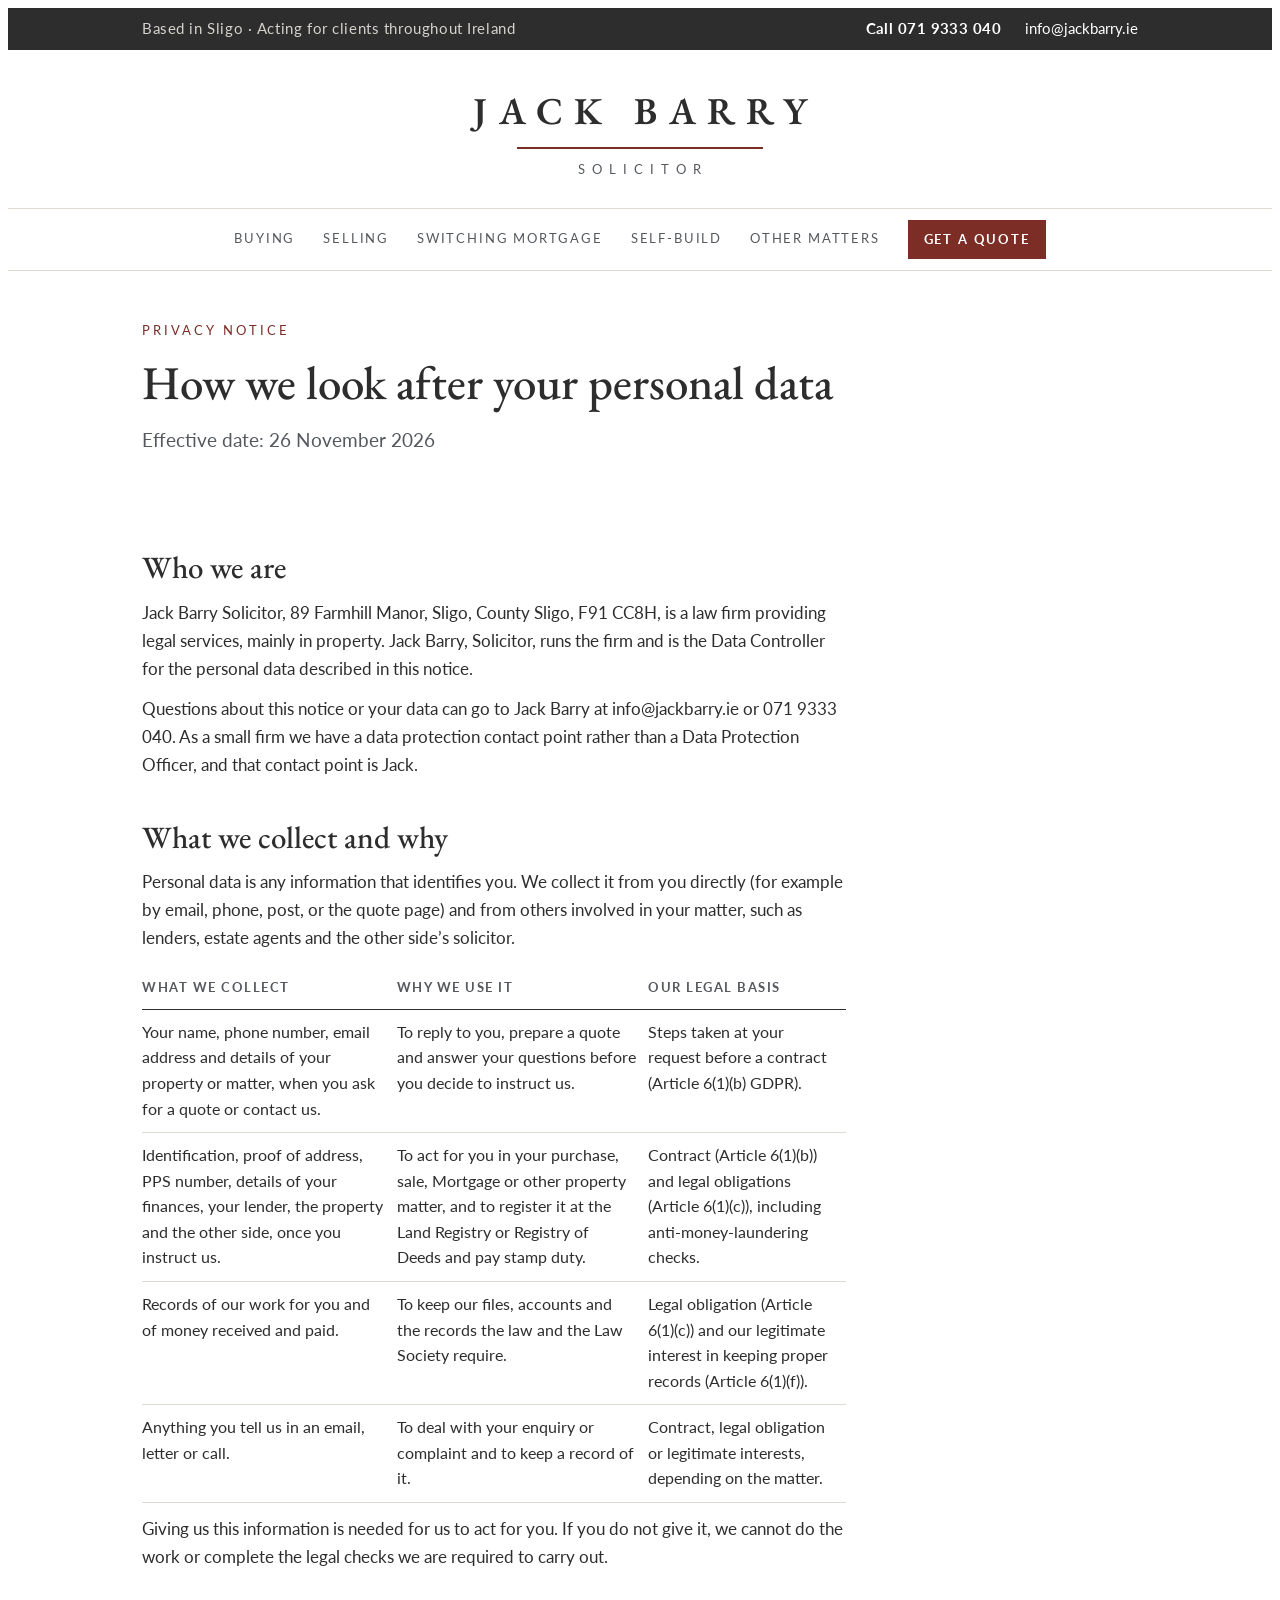
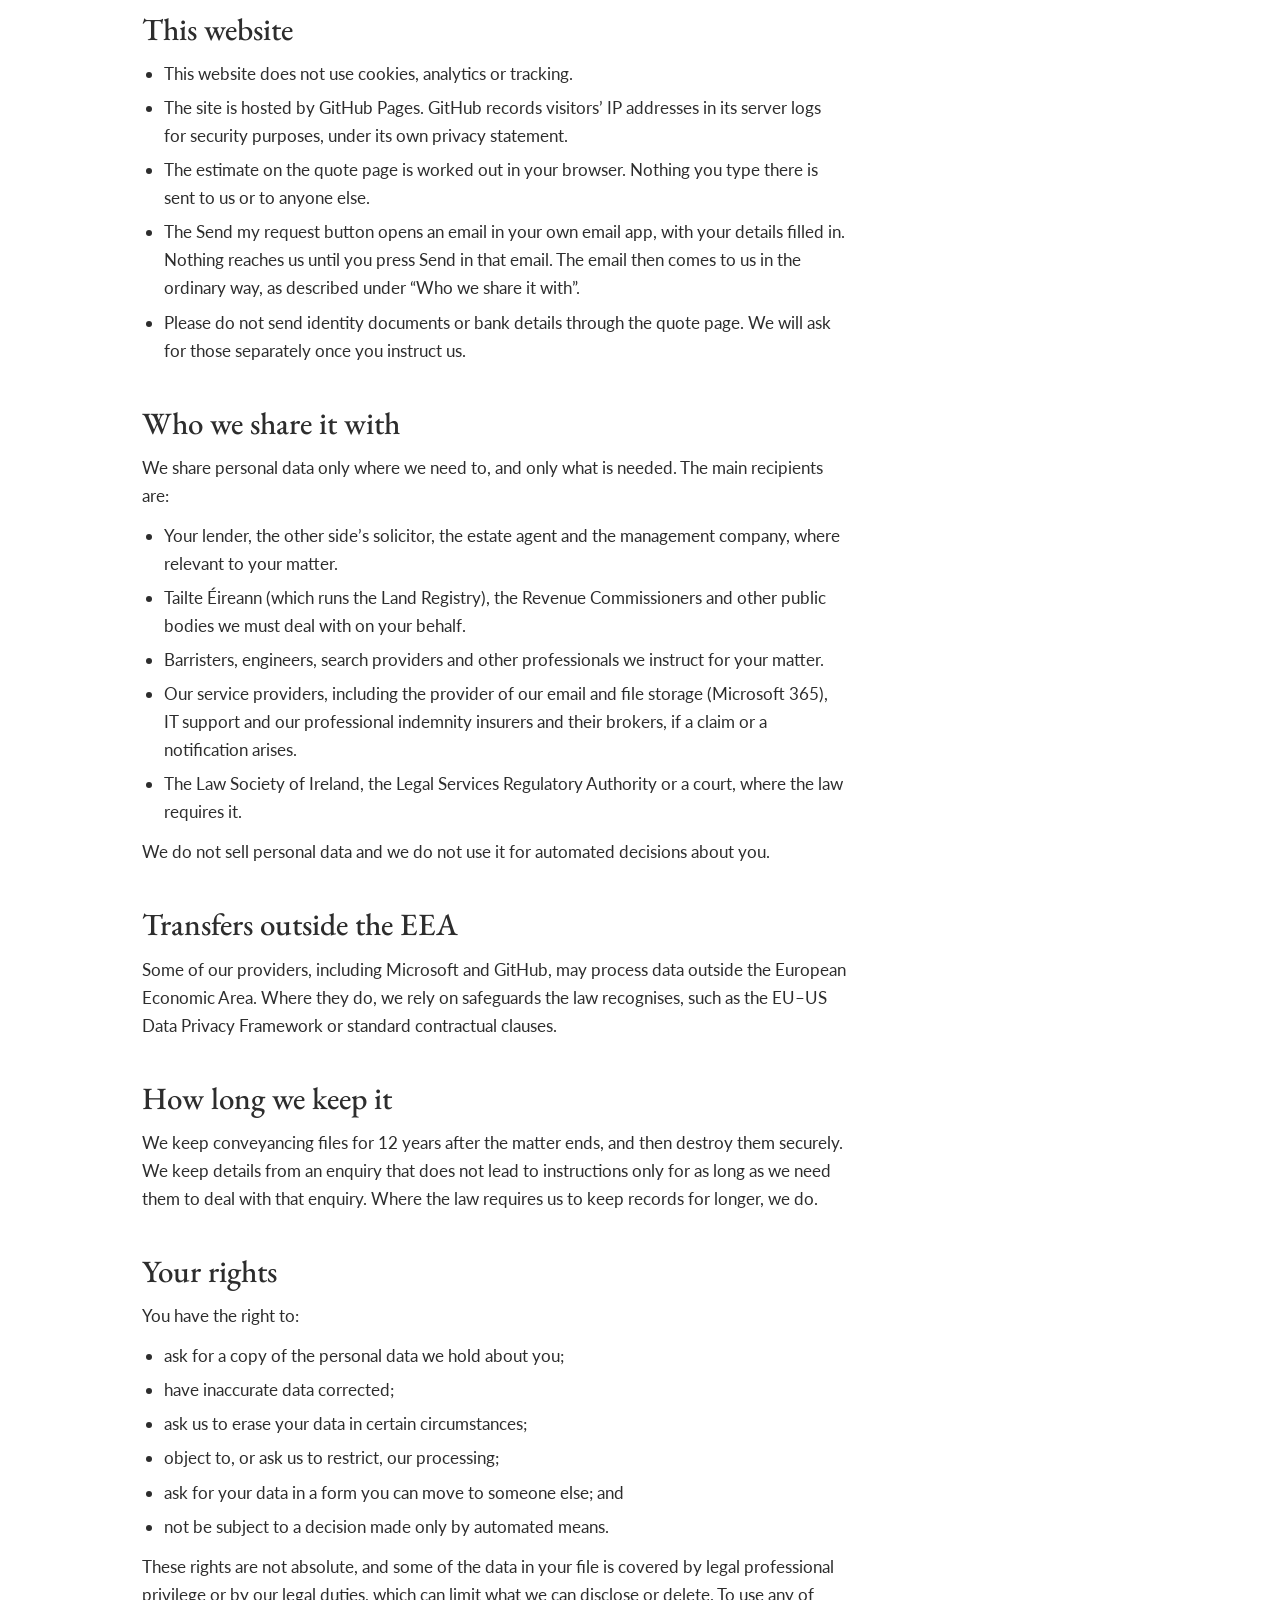
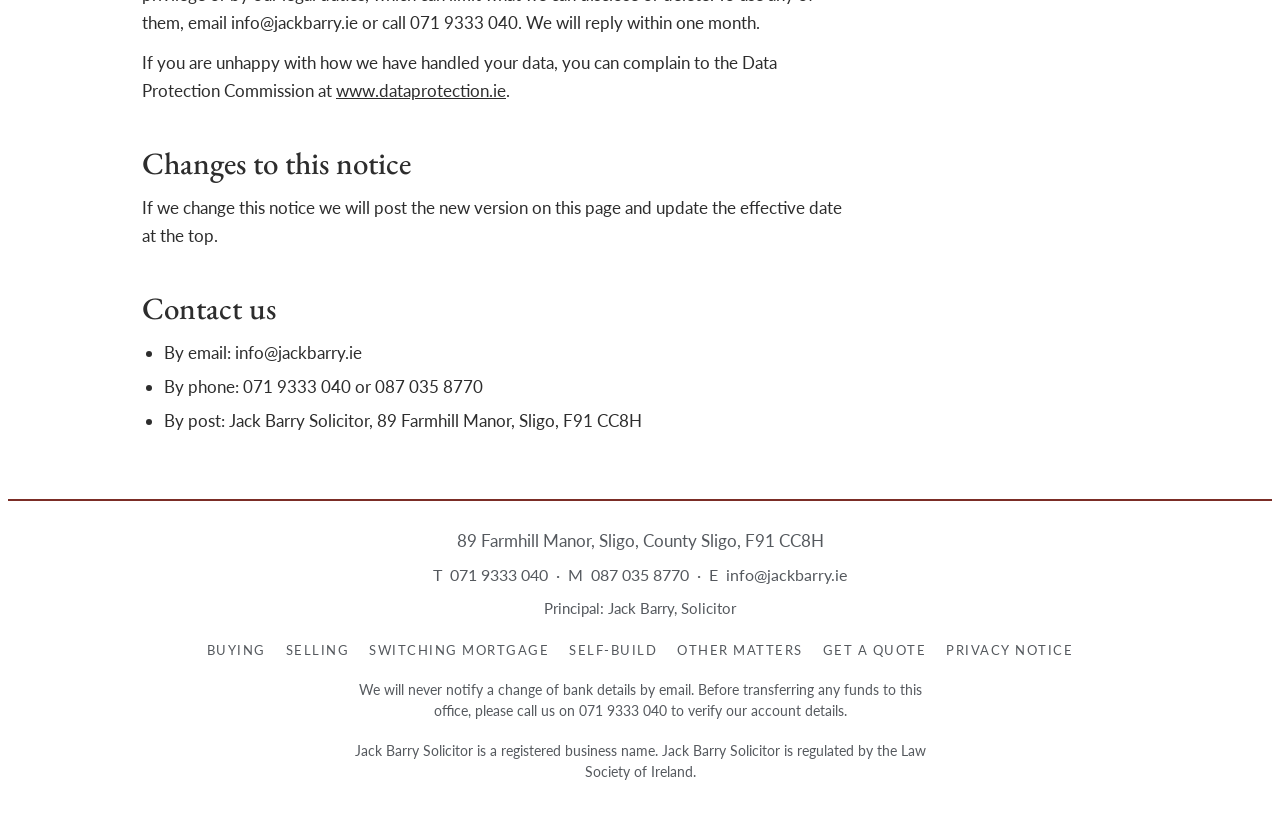
==== privacy/index.html @ e25ea739 "Add files via upload" ====
<!doctype html>
<html lang="en-IE">
<head>
<meta charset="utf-8">
<meta name="viewport" content="width=device-width, initial-scale=1, viewport-fit=cover">
<title>Privacy notice | Jack Barry Solicitor</title>
<meta name="description" content="How Jack Barry Solicitor collects, uses and protects personal data, including through this website and the quote page.">
<link rel="canonical" href="https://www.jackbarry.ie/privacy/">
<link rel="preconnect" href="https://fonts.googleapis.com">
<link rel="preconnect" href="https://fonts.gstatic.com" crossorigin>
<link rel="stylesheet" href="https://fonts.googleapis.com/css2?family=EB+Garamond:wght@400;500;600&family=Lato:wght@400;700&display=swap">
<link rel="stylesheet" href="/assets/style.css">
</head>
<body>
<a class="skip" href="#main">Skip to the page</a>
<header>
  <div class="topbar"><div class="wrap">
    <span class="where">Based in Sligo · Acting for clients throughout Ireland</span>
    <span class="reach"><a class="tel" href="tel:+353719333040">Call 071 9333 040</a><a class="mail" href="mailto:info@jackbarry.ie">info@jackbarry.ie</a></span>
  </div></div>
  <div class="wrap mast">
    <a href="/" aria-label="Jack Barry Solicitor, home">
      <span class="name">JACK BARRY</span><span class="rule"></span><span class="role">SOLICITOR</span>
    </a>
  </div>
  <nav aria-label="Main" id="nav">
    <div class="wrap">
      <button type="button" class="menubtn" id="menubtn" aria-expanded="false" aria-controls="navlinks">Menu</button>
      <div class="links" id="navlinks"><a href="/buying/">Buying</a><a href="/selling/">Selling</a><a href="/switching/">Switching Mortgage</a><a href="/self-build/">Self-Build</a><a href="/other/">Other matters</a></div>
      <a href="/quote/" class="cta">Get a quote</a>
    </div>
  </nav>
</header>
<main id="main">
<div class="wrap svc-top"><p class="eyebrow">Privacy notice</p><h1>How we look after your personal data</h1><p class="lede meta">Effective date: 26 November 2026</p></div>
<section><div class="wrap"><div class="prose">
<h2>Who we are</h2>
<p>Jack Barry Solicitor, 89 Farmhill Manor, Sligo, County Sligo, F91 CC8H, is a law firm providing legal services, mainly in property. Jack Barry, Solicitor, runs the firm and is the Data Controller for the personal data described in this notice.</p>
<p>Questions about this notice or your data can go to Jack Barry at info@jackbarry.ie or 071 9333 040. As a small firm we have a data protection contact point rather than a Data Protection Officer, and that contact point is Jack.</p>
<h2>What we collect and why</h2>
<p>Personal data is any information that identifies you. We collect it from you directly (for example by email, phone, post, or the quote page) and from others involved in your matter, such as lenders, estate agents and the other side’s solicitor.</p>
<div class="tbl"><table><thead><tr><th scope="col">What we collect</th><th scope="col">Why we use it</th><th scope="col">Our legal basis</th></tr></thead><tbody><tr><td>Your name, phone number, email address and details of your property or matter, when you ask for a quote or contact us.</td><td>To reply to you, prepare a quote and answer your questions before you decide to instruct us.</td><td>Steps taken at your request before a contract (Article 6(1)(b) GDPR).</td></tr><tr><td>Identification, proof of address, PPS number, details of your finances, your lender, the property and the other side, once you instruct us.</td><td>To act for you in your purchase, sale, Mortgage or other property matter, and to register it at the Land Registry or Registry of Deeds and pay stamp duty.</td><td>Contract (Article 6(1)(b)) and legal obligations (Article 6(1)(c)), including anti-money-laundering checks.</td></tr><tr><td>Records of our work for you and of money received and paid.</td><td>To keep our files, accounts and the records the law and the Law Society require.</td><td>Legal obligation (Article 6(1)(c)) and our legitimate interest in keeping proper records (Article 6(1)(f)).</td></tr><tr><td>Anything you tell us in an email, letter or call.</td><td>To deal with your enquiry or complaint and to keep a record of it.</td><td>Contract, legal obligation or legitimate interests, depending on the matter.</td></tr></tbody></table></div>
<p>Giving us this information is needed for us to act for you. If you do not give it, we cannot do the work or complete the legal checks we are required to carry out.</p>
<h2>This website</h2>
<ul>
<li>This website does not use cookies, analytics or tracking.</li>
<li>The site is hosted by GitHub Pages. GitHub records visitors’ IP addresses in its server logs for security purposes, under its own privacy statement.</li>
<li>The estimate on the quote page is worked out in your browser. Nothing you type there is sent to us or to anyone else.</li>
<li>The Send my request button opens an email in your own email app, with your details filled in. Nothing reaches us until you press Send in that email. The email then comes to us in the ordinary way, as described under “Who we share it with”.</li>
<li>Please do not send identity documents or bank details through the quote page. We will ask for those separately once you instruct us.</li>
</ul>
<h2>Who we share it with</h2>
<p>We share personal data only where we need to, and only what is needed. The main recipients are:</p>
<ul>
<li>Your lender, the other side’s solicitor, the estate agent and the management company, where relevant to your matter.</li>
<li>Tailte Éireann (which runs the Land Registry), the Revenue Commissioners and other public bodies we must deal with on your behalf.</li>
<li>Barristers, engineers, search providers and other professionals we instruct for your matter.</li>
<li>Our service providers, including the provider of our email and file storage (Microsoft 365), IT support and our professional indemnity insurers and their brokers, if a claim or a notification arises.</li>
<li>The Law Society of Ireland, the Legal Services Regulatory Authority or a court, where the law requires it.</li>
</ul>
<p>We do not sell personal data and we do not use it for automated decisions about you.</p>
<h2>Transfers outside the EEA</h2>
<p>Some of our providers, including Microsoft and GitHub, may process data outside the European Economic Area. Where they do, we rely on safeguards the law recognises, such as the EU–US Data Privacy Framework or standard contractual clauses.</p>
<h2>How long we keep it</h2>
<p>We keep conveyancing files for 12 years after the matter ends, and then destroy them securely. We keep details from an enquiry that does not lead to instructions only for as long as we need them to deal with that enquiry. Where the law requires us to keep records for longer, we do.</p>
<h2>Your rights</h2>
<p>You have the right to:</p>
<ul>
<li>ask for a copy of the personal data we hold about you;</li>
<li>have inaccurate data corrected;</li>
<li>ask us to erase your data in certain circumstances;</li>
<li>object to, or ask us to restrict, our processing;</li>
<li>ask for your data in a form you can move to someone else; and</li>
<li>not be subject to a decision made only by automated means.</li>
</ul>
<p>These rights are not absolute, and some of the data in your file is covered by legal professional privilege or by our legal duties, which can limit what we can disclose or delete. To use any of them, email info@jackbarry.ie or call 071 9333 040. We will reply within one month.</p>
<p>If you are unhappy with how we have handled your data, you can complain to the Data Protection Commission at <a href="https://www.dataprotection.ie">www.dataprotection.ie</a>.</p>
<h2>Changes to this notice</h2>
<p>If we change this notice we will post the new version on this page and update the effective date at the top.</p>
<h2>Contact us</h2>
<ul>
<li>By email: info@jackbarry.ie</li>
<li>By phone: 071 9333 040 or 087 035 8770</li>
<li>By post: Jack Barry Solicitor, 89 Farmhill Manor, Sligo, F91 CC8H</li>
</ul>
</div></div></section>
</main>
<footer>
  <div class="wrap">
    <p class="addr">89 Farmhill Manor, Sligo, County Sligo, F91 CC8H</p>
    <p class="tew"><span>T&nbsp; 071 9333 040</span> &nbsp;·&nbsp; <span>M&nbsp; 087 035 8770</span> &nbsp;·&nbsp; <span>E&nbsp; info@jackbarry.ie</span></p>
    <p class="principal">Principal: Jack Barry, Solicitor</p>
    <div class="flinks"><a href="/buying/">Buying</a><a href="/selling/">Selling</a><a href="/switching/">Switching Mortgage</a><a href="/self-build/">Self-Build</a><a href="/other/">Other matters</a><a href="/quote/">Get a quote</a><a href="/privacy/">Privacy notice</a></div>
    <p class="fine">We will never notify a change of bank details by email. Before transferring any funds to this office, please call us on 071&nbsp;9333&nbsp;040 to verify our account details.</p>
    <p class="fine">Jack Barry Solicitor is a registered business name. Jack Barry Solicitor is regulated by the Law Society of Ireland.</p>
  </div>
</footer>
<script src="/assets/site.js" defer></script>
</body>
</html>
---- assets/style.css ----
/* Layout: the letterhead as a website. Centred masthead and footer exactly as on the
     letter; everything between them reads left to right like the body of a letter. */
  :root{
    --ink:#2D2D2D; --oxblood:#7B2D26; --muted:#55595E; --line:#DEDAD3; --paper:#FFFFFF; --wash:#F7F6F3;
    --serif:'EB Garamond',Georgia,'Times New Roman',serif;
    --sans:'Lato',system-ui,-apple-system,'Segoe UI',sans-serif;
    color-scheme:light;
  }
  *{box-sizing:border-box}
  body{background:var(--paper);color:var(--ink);font-family:var(--sans);font-size:17px;line-height:1.65;-webkit-font-smoothing:antialiased}
  h1,h2,h3,p,ul,ol,fieldset,legend{margin:0;padding:0}
  ul,ol{list-style:none}
  fieldset{border:0;min-width:0}
  a{color:inherit}
  button{font:inherit;color:inherit}
  .wrap{max-width:1040px;margin:0 auto;padding-left:max(22px,env(safe-area-inset-left,0px));padding-right:max(22px,env(safe-area-inset-right,0px))}
  :focus-visible{outline:2px solid var(--oxblood);outline-offset:3px}

  .review{background:var(--wash);border-bottom:1px solid var(--line);font-size:13px;color:var(--muted);text-align:center}
  .review .wrap{padding-block:7px}

  /* contact strip: the phone number is the first thing on every page */
  .topbar{background:var(--ink);color:var(--paper);font-size:14.5px}
  .topbar .wrap{display:flex;justify-content:space-between;align-items:center;gap:8px 24px;padding-block:9px}
  .topbar a{text-decoration:none}
  .topbar a:hover{text-decoration:underline}
  .topbar .where{color:#D6D3CD;letter-spacing:.04em}
  .topbar .reach{display:flex;gap:24px}
  .topbar .tel{font-weight:700;letter-spacing:.03em}

  /* masthead: drawn in type to match the letterhead */
  .mast{text-align:center;padding-block:40px 26px}
  .mast a{text-decoration:none;display:inline-block}
  .mast .name{font-family:var(--serif);font-weight:600;font-size:clamp(25px,5.2vw,38px);letter-spacing:.3em;margin-right:-.3em;line-height:1.1;display:block}
  .mast .rule{display:block;height:2px;background:var(--oxblood);width:74%;margin:15px auto 11px}
  .mast .role{font-size:clamp(10.5px,1.6vw,12.5px);letter-spacing:.56em;margin-right:-.56em;color:var(--muted);display:block}

  nav{border-top:1px solid var(--line);border-bottom:1px solid var(--line)}
  nav .wrap{display:flex;flex-wrap:wrap;justify-content:center;align-items:center;gap:6px 28px;padding-block:11px}
  nav .links{display:flex;flex-wrap:wrap;justify-content:center;gap:4px 28px}
  nav .links a{font-size:13px;letter-spacing:.14em;text-transform:uppercase;text-decoration:none;color:var(--muted);padding:5px 0;border-bottom:1px solid transparent}
  nav .links a:hover,nav .links a[aria-current="page"]{color:var(--ink);border-bottom-color:var(--oxblood)}
  nav a.cta{font-size:13px;font-weight:700;letter-spacing:.14em;text-transform:uppercase;text-decoration:none;color:var(--paper);background:var(--oxblood);padding:9px 16px}
  nav a.cta:hover{background:var(--ink)}
  .menubtn{display:none;background:none;border:1px solid var(--ink);padding:8px 14px;font-size:13px;font-weight:700;letter-spacing:.14em;text-transform:uppercase;cursor:pointer}

  .eyebrow{font-size:12.5px;letter-spacing:.24em;text-transform:uppercase;color:var(--oxblood);margin-bottom:14px}
  h1{font-family:var(--serif);font-weight:500;font-size:clamp(32px,4.6vw,47px);line-height:1.13;text-wrap:balance}
  h2{font-family:var(--serif);font-weight:500;font-size:clamp(25px,3vw,31px);line-height:1.2;text-wrap:balance}
  h3{font-family:var(--serif);font-weight:500;font-size:21px;line-height:1.25}
  .lede{font-size:18.5px;color:var(--muted);max-width:34em;margin-top:16px}
  section{padding-block:54px}
  section + section{border-top:1px solid var(--line)}
  .sec-head{margin-bottom:26px}

  .btns{display:flex;flex-wrap:wrap;gap:12px;margin-top:28px}
  .btn{display:inline-block;font:700 14px/1 var(--sans);letter-spacing:.12em;text-transform:uppercase;text-decoration:none;padding:16px 24px;border:1px solid var(--oxblood);background:var(--oxblood);color:var(--paper);cursor:pointer}
  .btn:hover{background:var(--ink);border-color:var(--ink)}
  .btn.ghost{background:transparent;color:var(--ink);border-color:var(--ink)}
  .btn.ghost:hover{background:var(--ink);color:var(--paper)}

  /* hero */
  .hero{display:grid;grid-template-columns:1.25fr .75fr;gap:54px;align-items:center}
  .hero > *{min-width:0}
  .portrait{margin:0;max-width:330px;justify-self:end;width:100%}
  .portrait .frame{aspect-ratio:4/5;background:var(--wash);border:1px solid var(--line);border-top:2px solid var(--oxblood);display:grid;place-content:center;text-align:center;padding:20px;gap:6px}
  .portrait .frame b{font-family:var(--serif);font-weight:500;font-size:23px}
  .portrait .frame span{font-size:14px;color:var(--muted)}
  .portrait figcaption{font-size:14px;color:var(--muted);margin-top:10px;letter-spacing:.04em}

  /* service tiles: hairline grid, as on the holding page */
  .tiles{display:grid;grid-template-columns:repeat(3,1fr);gap:1px;background:var(--line);border:1px solid var(--line)}
  .tile{background:var(--paper);padding:26px 24px 24px;display:flex;flex-direction:column;gap:8px;text-decoration:none;min-width:0}
  .tile p{font-size:15.5px;color:var(--muted);line-height:1.55;flex:1}
  .tile .more{font-size:12.5px;font-weight:700;letter-spacing:.14em;text-transform:uppercase;color:var(--oxblood);margin-top:8px}
  a.tile:hover h3{color:var(--oxblood)}
  .tile.dark{background:var(--oxblood);color:var(--paper)}
  .tile.dark p{color:#F0E4E2}
  .tile.dark .more{color:var(--paper)}
  a.tile.dark:hover{background:var(--ink)}
  a.tile.dark:hover h3{color:var(--paper)}

  .cols3{display:grid;grid-template-columns:repeat(3,1fr);gap:34px}
  .cols3 li{border-top:1px solid var(--ink);padding-top:16px;min-width:0}
  .cols3 p{font-size:16px;color:var(--muted);line-height:1.6;margin-top:8px}

  /* stages */
  .stages{display:grid;grid-template-columns:repeat(4,1fr);gap:30px}
  .stages li{border-top:1px solid var(--ink);padding-top:14px;min-width:0}
  .stages .n{font-family:var(--serif);font-size:30px;color:var(--oxblood);line-height:1;display:block;margin-bottom:8px}
  .stages p{font-size:15.5px;color:var(--muted);line-height:1.55;margin-top:6px}

  .two{display:grid;grid-template-columns:1fr 1fr;gap:54px}
  .two > *{min-width:0}
  .about p + p{margin-top:14px}
  .about p{max-width:31em}
  .checks li{padding:12px 0 12px 26px;border-bottom:1px solid var(--line);position:relative;font-size:16.5px}
  .checks li::before{content:"";position:absolute;left:2px;top:25px;width:10px;height:2px;background:var(--oxblood)}
  .checks li:first-child{border-top:1px solid var(--line)}

  .band{background:var(--wash)}
  .band .wrap{display:flex;flex-wrap:wrap;justify-content:space-between;align-items:center;gap:22px}
  .band p{color:var(--muted);margin-top:6px}

  /* service page */
  .svc-top{padding-block:50px 40px}
  .fees{border:1px solid var(--line);border-top:2px solid var(--oxblood);padding:24px 26px}
  .fees > p{color:var(--muted);margin-top:8px;max-width:38em;font-size:16px}
  .fees .field{margin:20px 0 0}

  /* government charges */
  .sums{margin-top:14px}
  .sums li{display:flex;justify-content:space-between;align-items:baseline;gap:16px;padding:10px 0;border-bottom:1px solid var(--line);font-size:16px}
  .sums li:first-child{border-top:1px solid var(--line)}
  .sums .amt{font-family:var(--serif);font-size:20px;font-variant-numeric:tabular-nums;white-space:nowrap}
  .sums .amt.txt{font-family:var(--sans);font-size:14px;color:var(--muted);white-space:normal;text-align:right;max-width:13em}
  .sums li.total{border-top:1px solid var(--ink);border-bottom:0;font-weight:700}
  .sums li.total .amt{font-weight:600;font-size:23px}
  .small{font-size:14px;color:var(--muted);line-height:1.55;margin-top:12px}

  /* quote page */
  .quote{display:grid;grid-template-columns:1.1fr .9fr;gap:50px;align-items:start}
  .quote > *{min-width:0}
  .step{margin-bottom:34px}
  .step > legend,.step > .lg{font-family:var(--serif);font-size:23px;font-weight:500;margin-bottom:14px;display:block}
  .step .num{color:var(--oxblood);margin-right:8px}
  .types{display:grid;grid-template-columns:repeat(auto-fit,minmax(150px,1fr));gap:8px}
  .opt{position:relative;display:block}
  .opt input{position:absolute;opacity:0;inset:0;width:100%;height:100%;margin:0;cursor:pointer}
  .opt span{display:block;border:1px solid #BDB8AF;padding:13px 14px;font-size:16px;line-height:1.3}
  .opt input:checked + span{border-color:var(--ink);background:var(--ink);color:var(--paper)}
  .opt input:focus-visible + span{outline:2px solid var(--oxblood);outline-offset:2px}
  .opt:hover span{border-color:var(--ink)}
  .field{margin-bottom:17px}
  .field > label,.field > .lbl{display:block;font-size:14px;font-weight:700;color:var(--ink);margin-bottom:6px}
  .field input[type=text],.field input[type=tel],.field input[type=email],.field textarea{width:100%;font:17px/1.4 var(--sans);color:var(--ink);background:var(--paper);border:1px solid #BDB8AF;border-radius:0;padding:12px 12px}
  .field input:focus,.field textarea:focus{outline:0;border-color:var(--ink);box-shadow:0 0 0 1px var(--ink)}
  .field textarea{min-height:120px;resize:vertical}
  .seg{display:flex;flex-wrap:wrap;gap:8px}
  .seg .opt span{padding:10px 15px}
  .err{color:var(--oxblood);font-size:15px;font-weight:700;margin:0 0 14px}
  .side{position:sticky;top:18px;display:grid;gap:22px}
  .panel{border:1px solid var(--line);border-top:2px solid var(--oxblood);padding:22px 24px}
  .next li{padding:10px 0 10px 34px;position:relative;font-size:16px;border-bottom:1px solid var(--line)}
  .next li:last-child{border-bottom:0;padding-bottom:0}
  .next li b{position:absolute;left:0;top:7px;font-family:var(--serif);font-weight:500;font-size:22px;color:var(--oxblood)}
  .sent{border:1px solid var(--line);border-top:2px solid var(--oxblood);padding:34px 30px}
  .sent p{margin-top:12px;max-width:32em}
  .sent .flag{color:var(--oxblood);font-size:15px}

  footer{border-top:2px solid var(--oxblood);margin-top:10px;text-align:center;color:var(--muted)}
  footer .wrap{padding-block:26px 40px}
  footer .addr{font-size:17px}
  footer .tew{font-size:15.5px;margin-top:8px}
  footer .tew span{white-space:nowrap}
  footer .principal{font-size:14.5px;margin-top:8px}
  footer .flinks{display:flex;flex-wrap:wrap;justify-content:center;gap:4px 20px;margin-top:20px;font-size:12.5px;letter-spacing:.12em;text-transform:uppercase}
  footer .flinks a{text-decoration:none}
  footer .flinks a:hover{color:var(--oxblood)}
  footer .fine{font-size:13.5px;line-height:1.6;max-width:580px;margin:18px auto 0}

  @media(max-width:860px){
    .hero,.two,.quote{grid-template-columns:1fr;gap:34px}
    .portrait{justify-self:start;max-width:260px}
    .tiles{grid-template-columns:1fr 1fr}
    .stages{grid-template-columns:1fr 1fr}
    .cols3{grid-template-columns:1fr;gap:22px}
    .side{position:static}
  }
  @media(max-width:700px){
    .topbar .where,.topbar .mail{display:none}
    .topbar .wrap{justify-content:center}
    .topbar .tel{font-size:16px}
    .menubtn{display:inline-block}
    nav .wrap{justify-content:space-between}
    nav .links{display:none;order:3;width:100%;flex-direction:column;gap:0;padding-top:6px}
    nav.open .links{display:flex}
    nav .links a{padding:11px 0;border-bottom:1px solid var(--line)}
    nav .links a:last-child{border-bottom:0}
  }
  @media(max-width:540px){
    section{padding-block:40px}
    .tiles,.stages{grid-template-columns:1fr}
    .mast{padding-block:28px 20px}
  }

  /* additions for the live site */
  .skip{position:absolute;left:-9999px;top:0;background:var(--ink);color:var(--paper);padding:10px 14px;z-index:10}
  .skip:focus{left:8px;top:8px}
  .prose{max-width:44rem}
  .prose h2{margin-top:40px;margin-bottom:12px}
  .prose h2:first-child{margin-top:0}
  .prose h3{margin-top:24px;margin-bottom:6px}
  .prose p,.prose ul{margin-top:12px}
  .prose ul{list-style:disc;padding-left:1.3em}
  .prose li{margin-top:6px}
  .prose .tbl{overflow-x:auto;margin-top:16px}
  .prose table{border-collapse:collapse;width:100%;font-size:15.5px;min-width:520px}
  .prose th,.prose td{border-bottom:1px solid var(--line);padding:10px 12px 10px 0;text-align:left;vertical-align:top}
  .prose th{font-size:12.5px;letter-spacing:.12em;text-transform:uppercase;color:var(--muted);border-bottom:1px solid var(--ink)}
  .prose .meta{color:var(--muted);font-size:15px}
  .copybox{width:100%;min-height:210px;font:15px/1.5 var(--sans);color:var(--ink);background:var(--wash);border:1px solid #BDB8AF;padding:12px;margin-top:16px;resize:vertical}
  .sent h2:focus{outline:0}
  [hidden]{display:none !important}
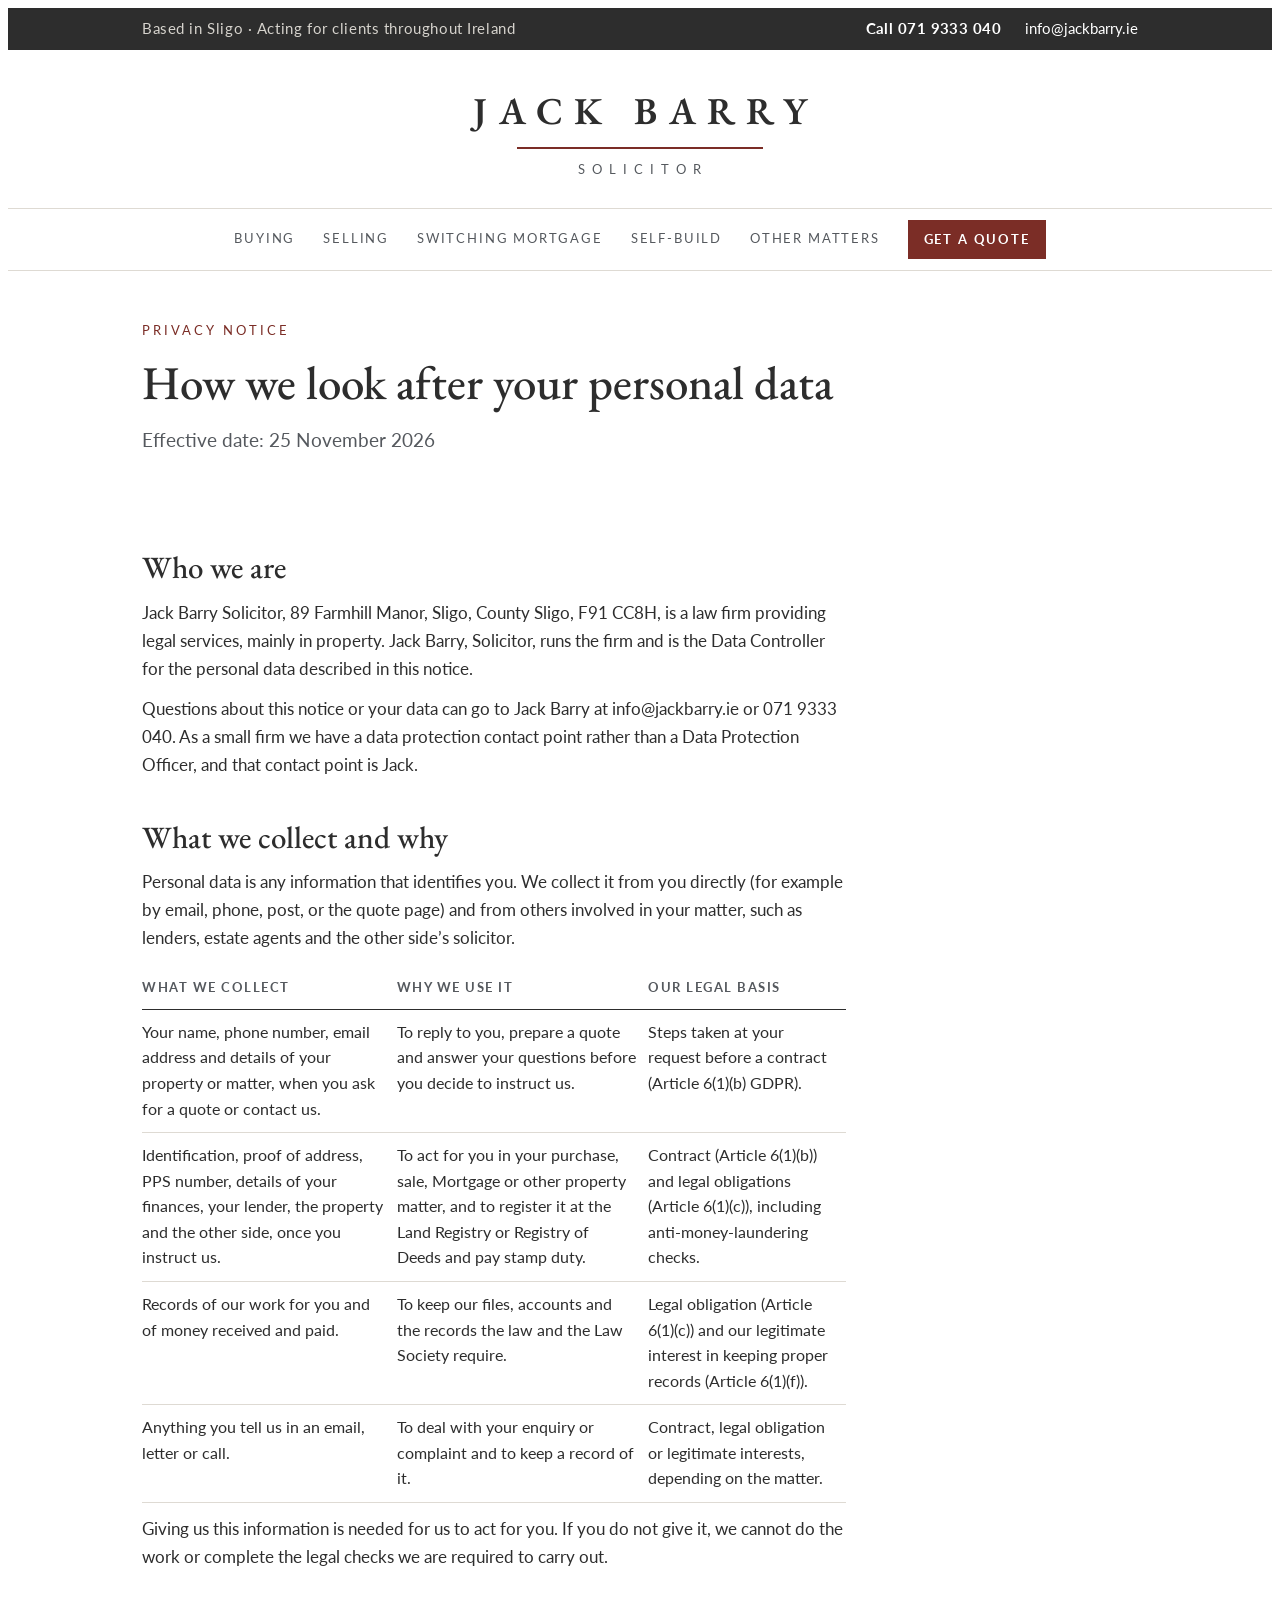
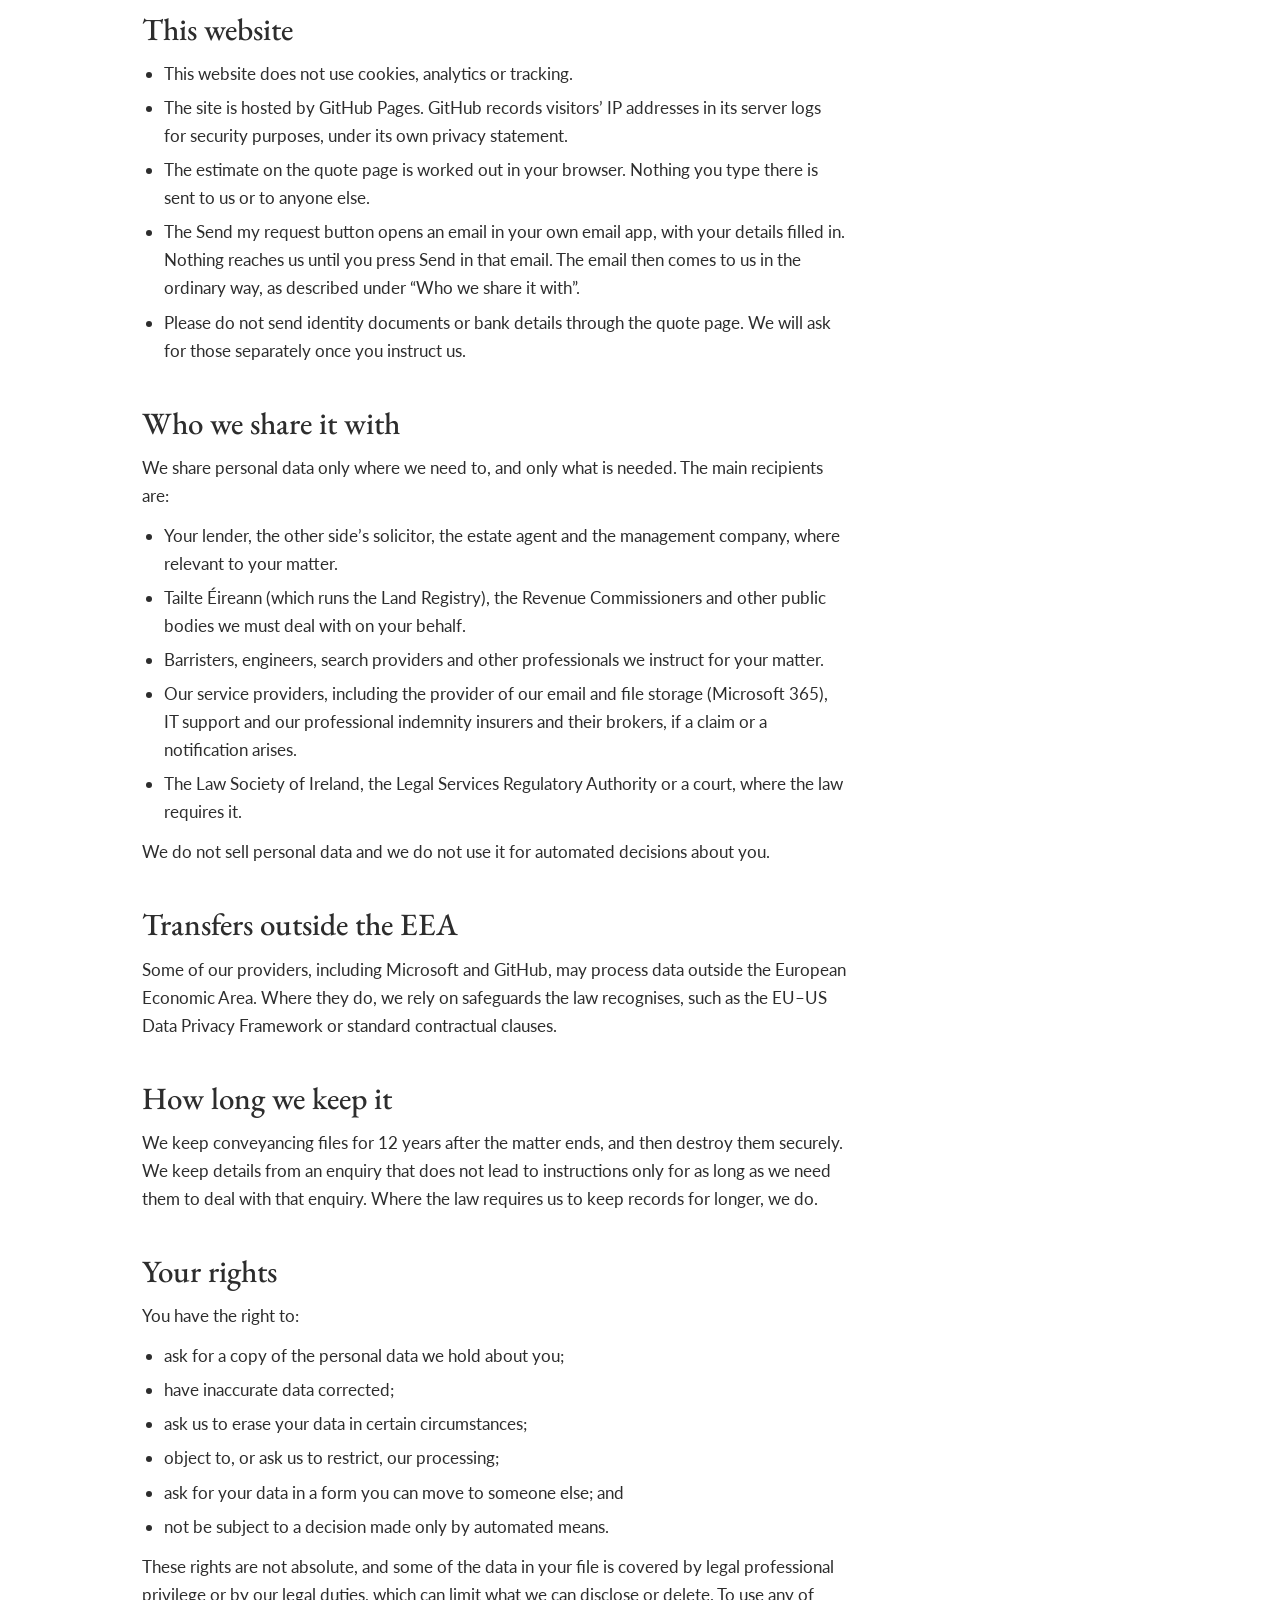
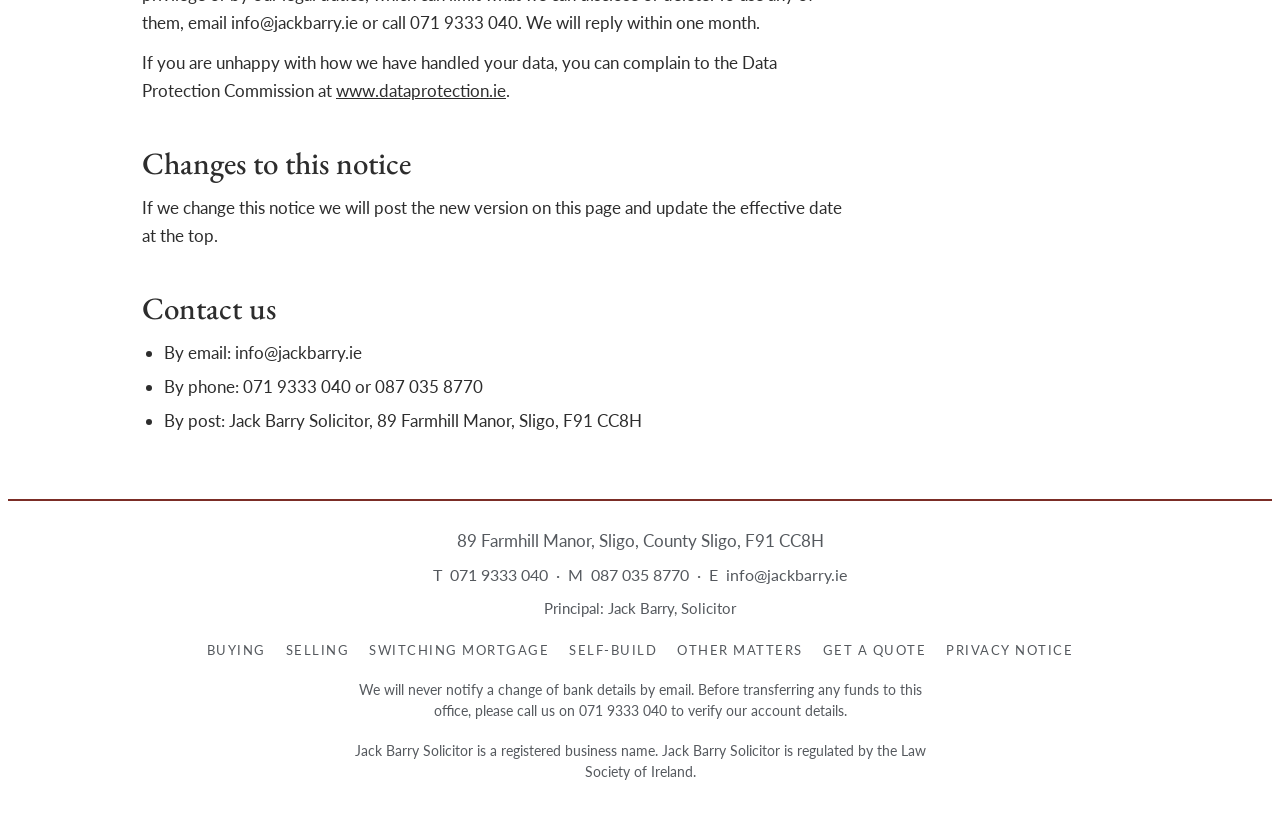
==== commit eb34b960: "Add files via upload" ====
--- a/privacy/index.html
+++ b/privacy/index.html
@@ -6,6 +6,9 @@
 <title>Privacy notice | Jack Barry Solicitor</title>
 <meta name="description" content="How Jack Barry Solicitor collects, uses and protects personal data, including through this website and the quote page.">
 <link rel="canonical" href="https://www.jackbarry.ie/privacy/">
+<link rel="icon" href="/favicon.ico" sizes="any">
+<link rel="icon" type="image/png" sizes="192x192" href="/favicon-192.png">
+<link rel="apple-touch-icon" href="/apple-touch-icon.png">
 <link rel="preconnect" href="https://fonts.googleapis.com">
 <link rel="preconnect" href="https://fonts.gstatic.com" crossorigin>
 <link rel="stylesheet" href="https://fonts.googleapis.com/css2?family=EB+Garamond:wght@400;500;600&family=Lato:wght@400;700&display=swap">
@@ -32,7 +35,7 @@
   </nav>
 </header>
 <main id="main">
-<div class="wrap svc-top"><p class="eyebrow">Privacy notice</p><h1>How we look after your personal data</h1><p class="lede meta">Effective date: 26 November 2026</p></div>
+<div class="wrap svc-top"><p class="eyebrow">Privacy notice</p><h1>How we look after your personal data</h1><p class="lede meta">Effective date: 25 November 2026</p></div>
 <section><div class="wrap"><div class="prose">
 <h2>Who we are</h2>
 <p>Jack Barry Solicitor, 89 Farmhill Manor, Sligo, County Sligo, F91 CC8H, is a law firm providing legal services, mainly in property. Jack Barry, Solicitor, runs the firm and is the Data Controller for the personal data described in this notice.</p>
